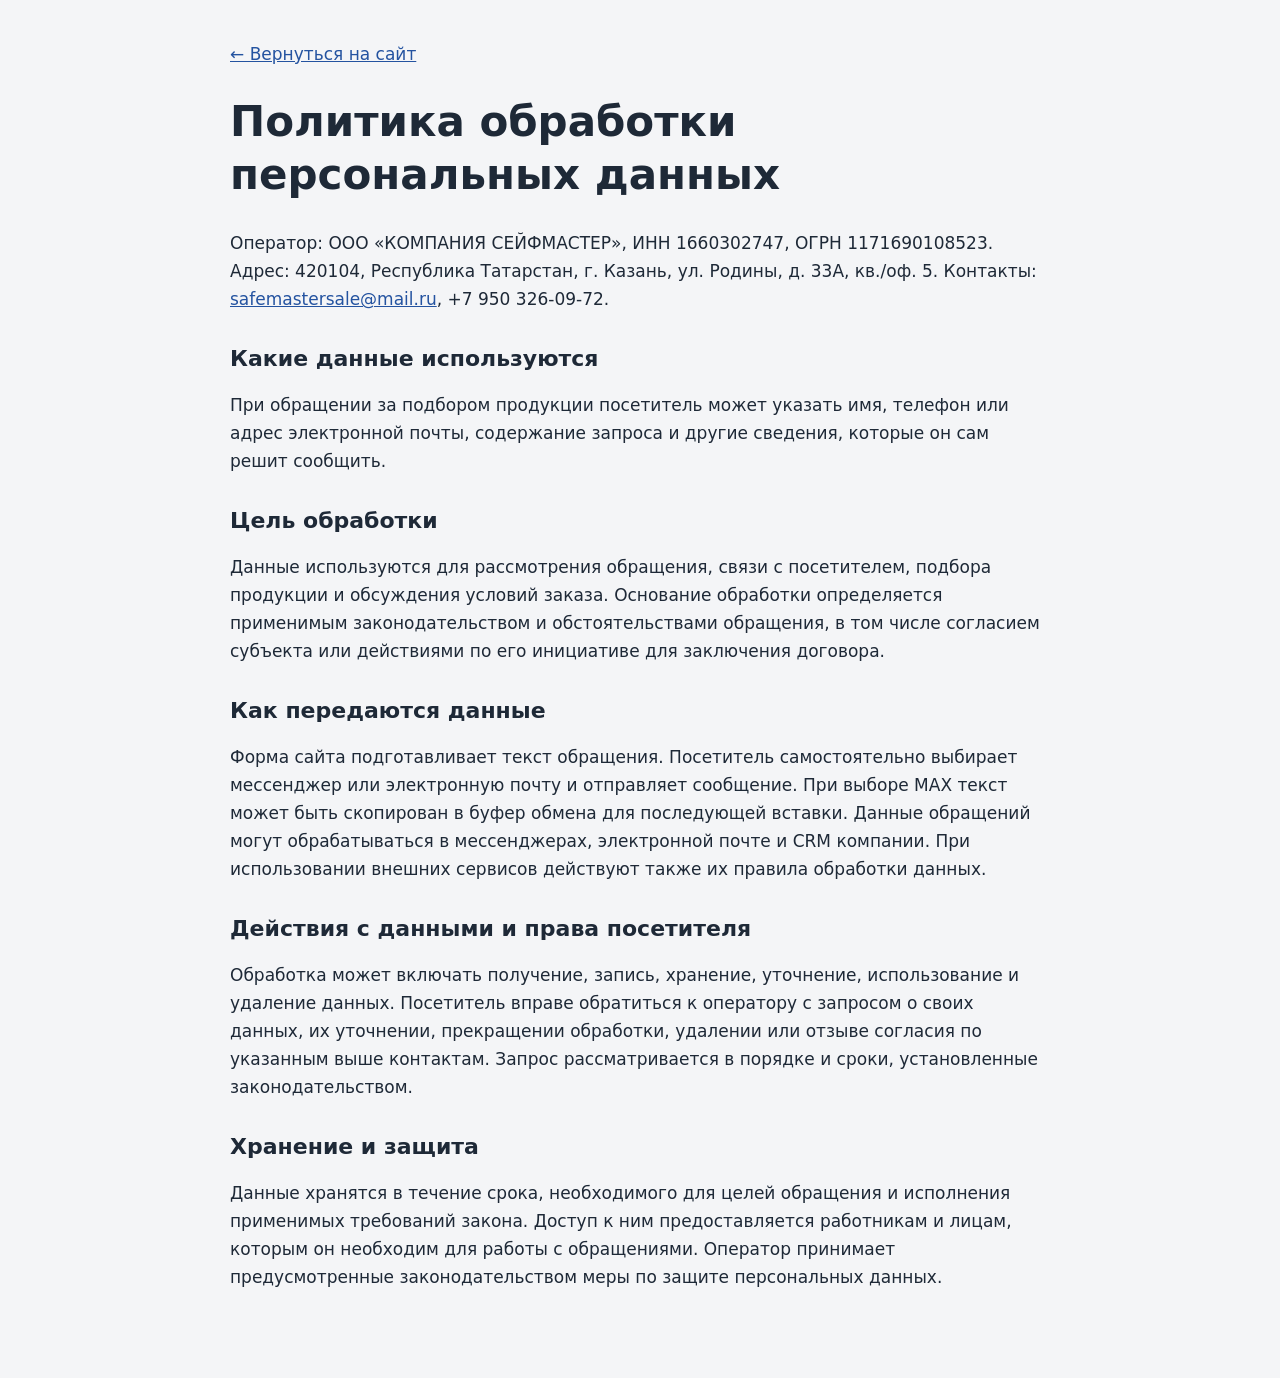
==== privacy.html @ 51091e27 "Add personal data policy" ====
<!doctype html><html lang="ru"><head><meta charset="utf-8"><meta name="viewport" content="width=device-width,initial-scale=1"><title>Политика обработки персональных данных — Сейфмастер</title><style>body{margin:0;background:#f4f5f7;color:#1e2937;font:17px/1.65 system-ui,sans-serif}main{max-width:820px;margin:0 auto;padding:40px 22px 70px}a{color:#2453a0}h1,h2{line-height:1.25}h1{font-size:clamp(28px,5vw,42px)}h2{font-size:22px;margin-top:32px}</style></head><body><main><a href="./">← Вернуться на сайт</a><h1>Политика обработки персональных данных</h1><p>Оператор: ООО «КОМПАНИЯ СЕЙФМАСТЕР», ИНН 1660302747, ОГРН 1171690108523. Адрес: 420104, Республика Татарстан, г. Казань, ул. Родины, д. 33А, кв./оф. 5. Контакты: <a href="mailto:safemastersale@mail.ru">safemastersale@mail.ru</a>, +7 950 326-09-72.</p><h2>Какие данные используются</h2><p>При обращении за подбором продукции посетитель может указать имя, телефон или адрес электронной почты, содержание запроса и другие сведения, которые он сам решит сообщить.</p><h2>Цель обработки</h2><p>Данные используются для рассмотрения обращения, связи с посетителем, подбора продукции и обсуждения условий заказа. Основание обработки определяется применимым законодательством и обстоятельствами обращения, в том числе согласием субъекта или действиями по его инициативе для заключения договора.</p><h2>Как передаются данные</h2><p>Форма сайта подготавливает текст обращения. Посетитель самостоятельно выбирает мессенджер или электронную почту и отправляет сообщение. При выборе MAX текст может быть скопирован в буфер обмена для последующей вставки. Данные обращений могут обрабатываться в мессенджерах, электронной почте и CRM компании. При использовании внешних сервисов действуют также их правила обработки данных.</p><h2>Действия с данными и права посетителя</h2><p>Обработка может включать получение, запись, хранение, уточнение, использование и удаление данных. Посетитель вправе обратиться к оператору с запросом о своих данных, их уточнении, прекращении обработки, удалении или отзыве согласия по указанным выше контактам. Запрос рассматривается в порядке и сроки, установленные законодательством.</p><h2>Хранение и защита</h2><p>Данные хранятся в течение срока, необходимого для целей обращения и исполнения применимых требований закона. Доступ к ним предоставляется работникам и лицам, которым он необходим для работы с обращениями. Оператор принимает предусмотренные законодательством меры по защите персональных данных.</p></main></body></html>
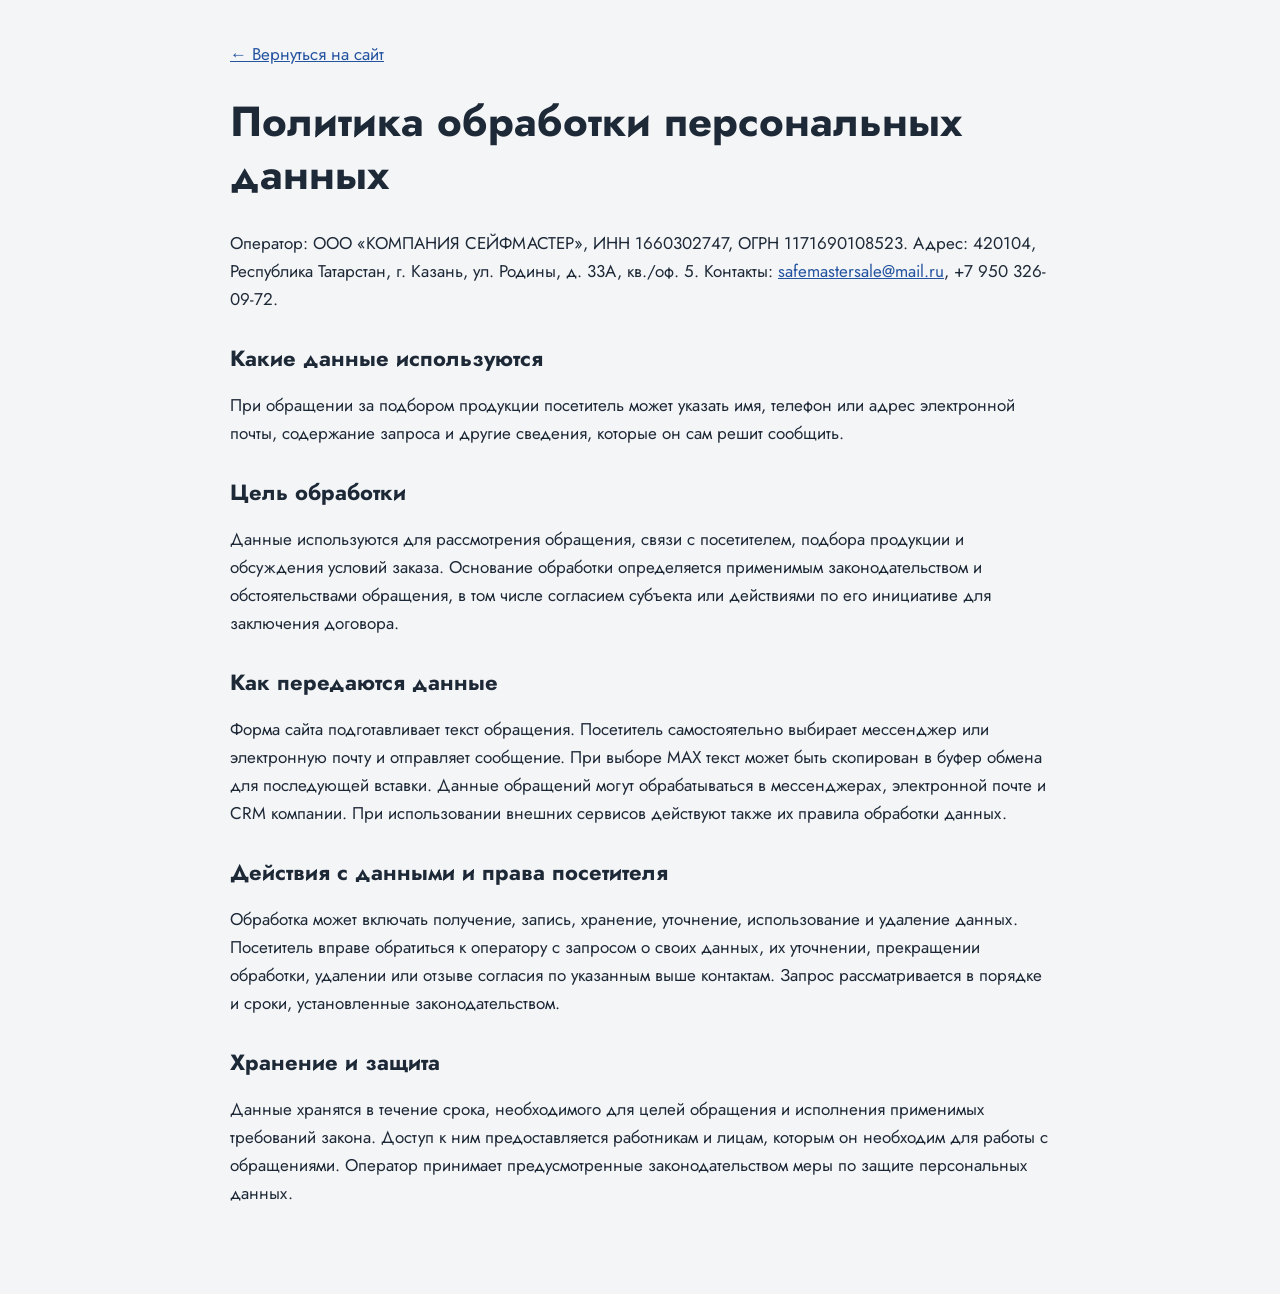
==== commit b84ea2dc: "Use Jost on privacy page" ====
--- a/privacy.html
+++ b/privacy.html
@@ -1 +1 @@
-<!doctype html><html lang="ru"><head><meta charset="utf-8"><meta name="viewport" content="width=device-width,initial-scale=1"><title>Политика обработки персональных данных — Сейфмастер</title><style>body{margin:0;background:#f4f5f7;color:#1e2937;font:17px/1.65 system-ui,sans-serif}main{max-width:820px;margin:0 auto;padding:40px 22px 70px}a{color:#2453a0}h1,h2{line-height:1.25}h1{font-size:clamp(28px,5vw,42px)}h2{font-size:22px;margin-top:32px}</style></head><body><main><a href="./">← Вернуться на сайт</a><h1>Политика обработки персональных данных</h1><p>Оператор: ООО «КОМПАНИЯ СЕЙФМАСТЕР», ИНН 1660302747, ОГРН 1171690108523. Адрес: 420104, Республика Татарстан, г. Казань, ул. Родины, д. 33А, кв./оф. 5. Контакты: <a href="mailto:safemastersale@mail.ru">safemastersale@mail.ru</a>, +7 950 326-09-72.</p><h2>Какие данные используются</h2><p>При обращении за подбором продукции посетитель может указать имя, телефон или адрес электронной почты, содержание запроса и другие сведения, которые он сам решит сообщить.</p><h2>Цель обработки</h2><p>Данные используются для рассмотрения обращения, связи с посетителем, подбора продукции и обсуждения условий заказа. Основание обработки определяется применимым законодательством и обстоятельствами обращения, в том числе согласием субъекта или действиями по его инициативе для заключения договора.</p><h2>Как передаются данные</h2><p>Форма сайта подготавливает текст обращения. Посетитель самостоятельно выбирает мессенджер или электронную почту и отправляет сообщение. При выборе MAX текст может быть скопирован в буфер обмена для последующей вставки. Данные обращений могут обрабатываться в мессенджерах, электронной почте и CRM компании. При использовании внешних сервисов действуют также их правила обработки данных.</p><h2>Действия с данными и права посетителя</h2><p>Обработка может включать получение, запись, хранение, уточнение, использование и удаление данных. Посетитель вправе обратиться к оператору с запросом о своих данных, их уточнении, прекращении обработки, удалении или отзыве согласия по указанным выше контактам. Запрос рассматривается в порядке и сроки, установленные законодательством.</p><h2>Хранение и защита</h2><p>Данные хранятся в течение срока, необходимого для целей обращения и исполнения применимых требований закона. Доступ к ним предоставляется работникам и лицам, которым он необходим для работы с обращениями. Оператор принимает предусмотренные законодательством меры по защите персональных данных.</p></main></body></html>+<!doctype html><html lang="ru"><head><meta charset="utf-8"><meta name="viewport" content="width=device-width,initial-scale=1"><title>Политика обработки персональных данных — Сейфмастер</title><style>@import url('https://fonts.googleapis.com/css2?family=Jost:wght@400;500;600;700;800&display=swap');body{margin:0;background:#f4f5f7;color:#1e2937;font:17px/1.65 'Jost',Arial,sans-serif}main{max-width:820px;margin:0 auto;padding:40px 22px 70px}a{color:#2453a0}h1,h2{line-height:1.25}h1{font-size:clamp(28px,5vw,42px)}h2{font-size:22px;margin-top:32px}</style></head><body><main><a href="./">← Вернуться на сайт</a><h1>Политика обработки персональных данных</h1><p>Оператор: ООО «КОМПАНИЯ СЕЙФМАСТЕР», ИНН 1660302747, ОГРН 1171690108523. Адрес: 420104, Республика Татарстан, г. Казань, ул. Родины, д. 33А, кв./оф. 5. Контакты: <a href="mailto:safemastersale@mail.ru">safemastersale@mail.ru</a>, +7 950 326-09-72.</p><h2>Какие данные используются</h2><p>При обращении за подбором продукции посетитель может указать имя, телефон или адрес электронной почты, содержание запроса и другие сведения, которые он сам решит сообщить.</p><h2>Цель обработки</h2><p>Данные используются для рассмотрения обращения, связи с посетителем, подбора продукции и обсуждения условий заказа. Основание обработки определяется применимым законодательством и обстоятельствами обращения, в том числе согласием субъекта или действиями по его инициативе для заключения договора.</p><h2>Как передаются данные</h2><p>Форма сайта подготавливает текст обращения. Посетитель самостоятельно выбирает мессенджер или электронную почту и отправляет сообщение. При выборе MAX текст может быть скопирован в буфер обмена для последующей вставки. Данные обращений могут обрабатываться в мессенджерах, электронной почте и CRM компании. При использовании внешних сервисов действуют также их правила обработки данных.</p><h2>Действия с данными и права посетителя</h2><p>Обработка может включать получение, запись, хранение, уточнение, использование и удаление данных. Посетитель вправе обратиться к оператору с запросом о своих данных, их уточнении, прекращении обработки, удалении или отзыве согласия по указанным выше контактам. Запрос рассматривается в порядке и сроки, установленные законодательством.</p><h2>Хранение и защита</h2><p>Данные хранятся в течение срока, необходимого для целей обращения и исполнения применимых требований закона. Доступ к ним предоставляется работникам и лицам, которым он необходим для работы с обращениями. Оператор принимает предусмотренные законодательством меры по защите персональных данных.</p></main></body></html>
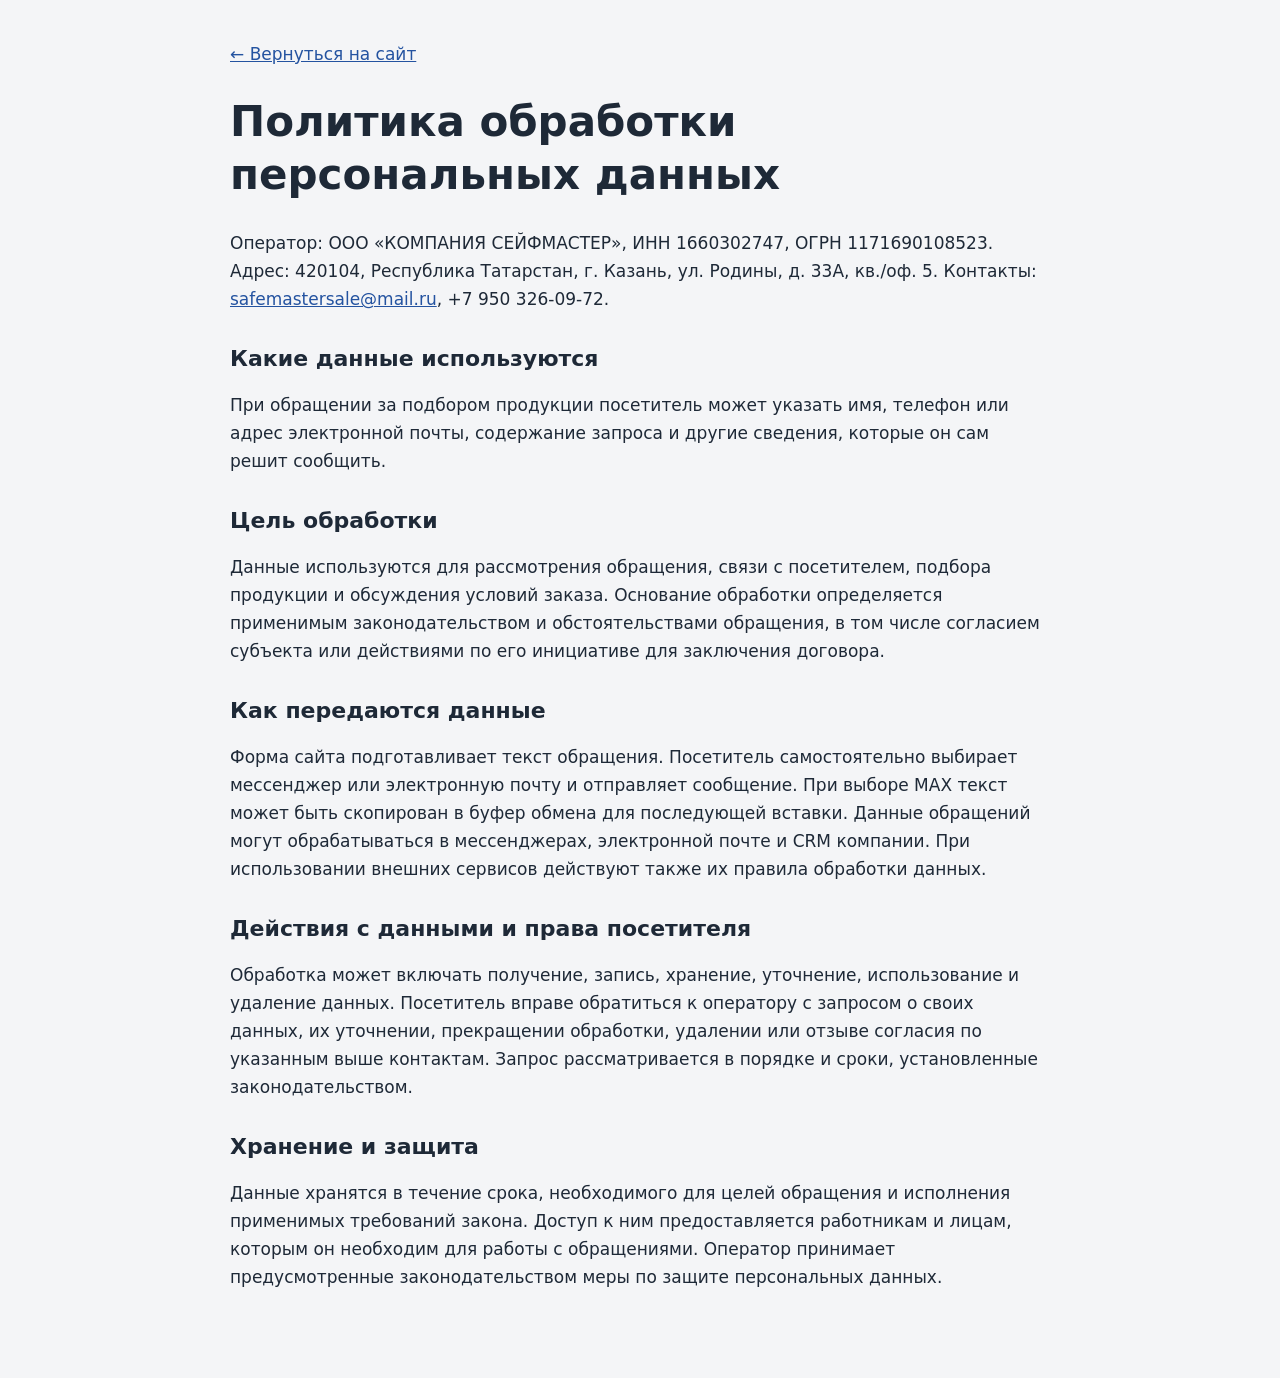
==== commit 6b273970: "Restore privacy page typography" ====
--- a/privacy.html
+++ b/privacy.html
@@ -1 +1 @@
-<!doctype html><html lang="ru"><head><meta charset="utf-8"><meta name="viewport" content="width=device-width,initial-scale=1"><title>Политика обработки персональных данных — Сейфмастер</title><style>@import url('https://fonts.googleapis.com/css2?family=Jost:wght@400;500;600;700;800&display=swap');body{margin:0;background:#f4f5f7;color:#1e2937;font:17px/1.65 'Jost',Arial,sans-serif}main{max-width:820px;margin:0 auto;padding:40px 22px 70px}a{color:#2453a0}h1,h2{line-height:1.25}h1{font-size:clamp(28px,5vw,42px)}h2{font-size:22px;margin-top:32px}</style></head><body><main><a href="./">← Вернуться на сайт</a><h1>Политика обработки персональных данных</h1><p>Оператор: ООО «КОМПАНИЯ СЕЙФМАСТЕР», ИНН 1660302747, ОГРН 1171690108523. Адрес: 420104, Республика Татарстан, г. Казань, ул. Родины, д. 33А, кв./оф. 5. Контакты: <a href="mailto:safemastersale@mail.ru">safemastersale@mail.ru</a>, +7 950 326-09-72.</p><h2>Какие данные используются</h2><p>При обращении за подбором продукции посетитель может указать имя, телефон или адрес электронной почты, содержание запроса и другие сведения, которые он сам решит сообщить.</p><h2>Цель обработки</h2><p>Данные используются для рассмотрения обращения, связи с посетителем, подбора продукции и обсуждения условий заказа. Основание обработки определяется применимым законодательством и обстоятельствами обращения, в том числе согласием субъекта или действиями по его инициативе для заключения договора.</p><h2>Как передаются данные</h2><p>Форма сайта подготавливает текст обращения. Посетитель самостоятельно выбирает мессенджер или электронную почту и отправляет сообщение. При выборе MAX текст может быть скопирован в буфер обмена для последующей вставки. Данные обращений могут обрабатываться в мессенджерах, электронной почте и CRM компании. При использовании внешних сервисов действуют также их правила обработки данных.</p><h2>Действия с данными и права посетителя</h2><p>Обработка может включать получение, запись, хранение, уточнение, использование и удаление данных. Посетитель вправе обратиться к оператору с запросом о своих данных, их уточнении, прекращении обработки, удалении или отзыве согласия по указанным выше контактам. Запрос рассматривается в порядке и сроки, установленные законодательством.</p><h2>Хранение и защита</h2><p>Данные хранятся в течение срока, необходимого для целей обращения и исполнения применимых требований закона. Доступ к ним предоставляется работникам и лицам, которым он необходим для работы с обращениями. Оператор принимает предусмотренные законодательством меры по защите персональных данных.</p></main></body></html>+<!doctype html><html lang="ru"><head><meta charset="utf-8"><meta name="viewport" content="width=device-width,initial-scale=1"><title>Политика обработки персональных данных — Сейфмастер</title><style>body{margin:0;background:#f4f5f7;color:#1e2937;font:17px/1.65 system-ui,sans-serif}main{max-width:820px;margin:0 auto;padding:40px 22px 70px}a{color:#2453a0}h1,h2{line-height:1.25}h1{font-size:clamp(28px,5vw,42px)}h2{font-size:22px;margin-top:32px}</style></head><body><main><a href="./">← Вернуться на сайт</a><h1>Политика обработки персональных данных</h1><p>Оператор: ООО «КОМПАНИЯ СЕЙФМАСТЕР», ИНН 1660302747, ОГРН 1171690108523. Адрес: 420104, Республика Татарстан, г. Казань, ул. Родины, д. 33А, кв./оф. 5. Контакты: <a href="mailto:safemastersale@mail.ru">safemastersale@mail.ru</a>, +7 950 326-09-72.</p><h2>Какие данные используются</h2><p>При обращении за подбором продукции посетитель может указать имя, телефон или адрес электронной почты, содержание запроса и другие сведения, которые он сам решит сообщить.</p><h2>Цель обработки</h2><p>Данные используются для рассмотрения обращения, связи с посетителем, подбора продукции и обсуждения условий заказа. Основание обработки определяется применимым законодательством и обстоятельствами обращения, в том числе согласием субъекта или действиями по его инициативе для заключения договора.</p><h2>Как передаются данные</h2><p>Форма сайта подготавливает текст обращения. Посетитель самостоятельно выбирает мессенджер или электронную почту и отправляет сообщение. При выборе MAX текст может быть скопирован в буфер обмена для последующей вставки. Данные обращений могут обрабатываться в мессенджерах, электронной почте и CRM компании. При использовании внешних сервисов действуют также их правила обработки данных.</p><h2>Действия с данными и права посетителя</h2><p>Обработка может включать получение, запись, хранение, уточнение, использование и удаление данных. Посетитель вправе обратиться к оператору с запросом о своих данных, их уточнении, прекращении обработки, удалении или отзыве согласия по указанным выше контактам. Запрос рассматривается в порядке и сроки, установленные законодательством.</p><h2>Хранение и защита</h2><p>Данные хранятся в течение срока, необходимого для целей обращения и исполнения применимых требований закона. Доступ к ним предоставляется работникам и лицам, которым он необходим для работы с обращениями. Оператор принимает предусмотренные законодательством меры по защите персональных данных.</p></main></body></html>
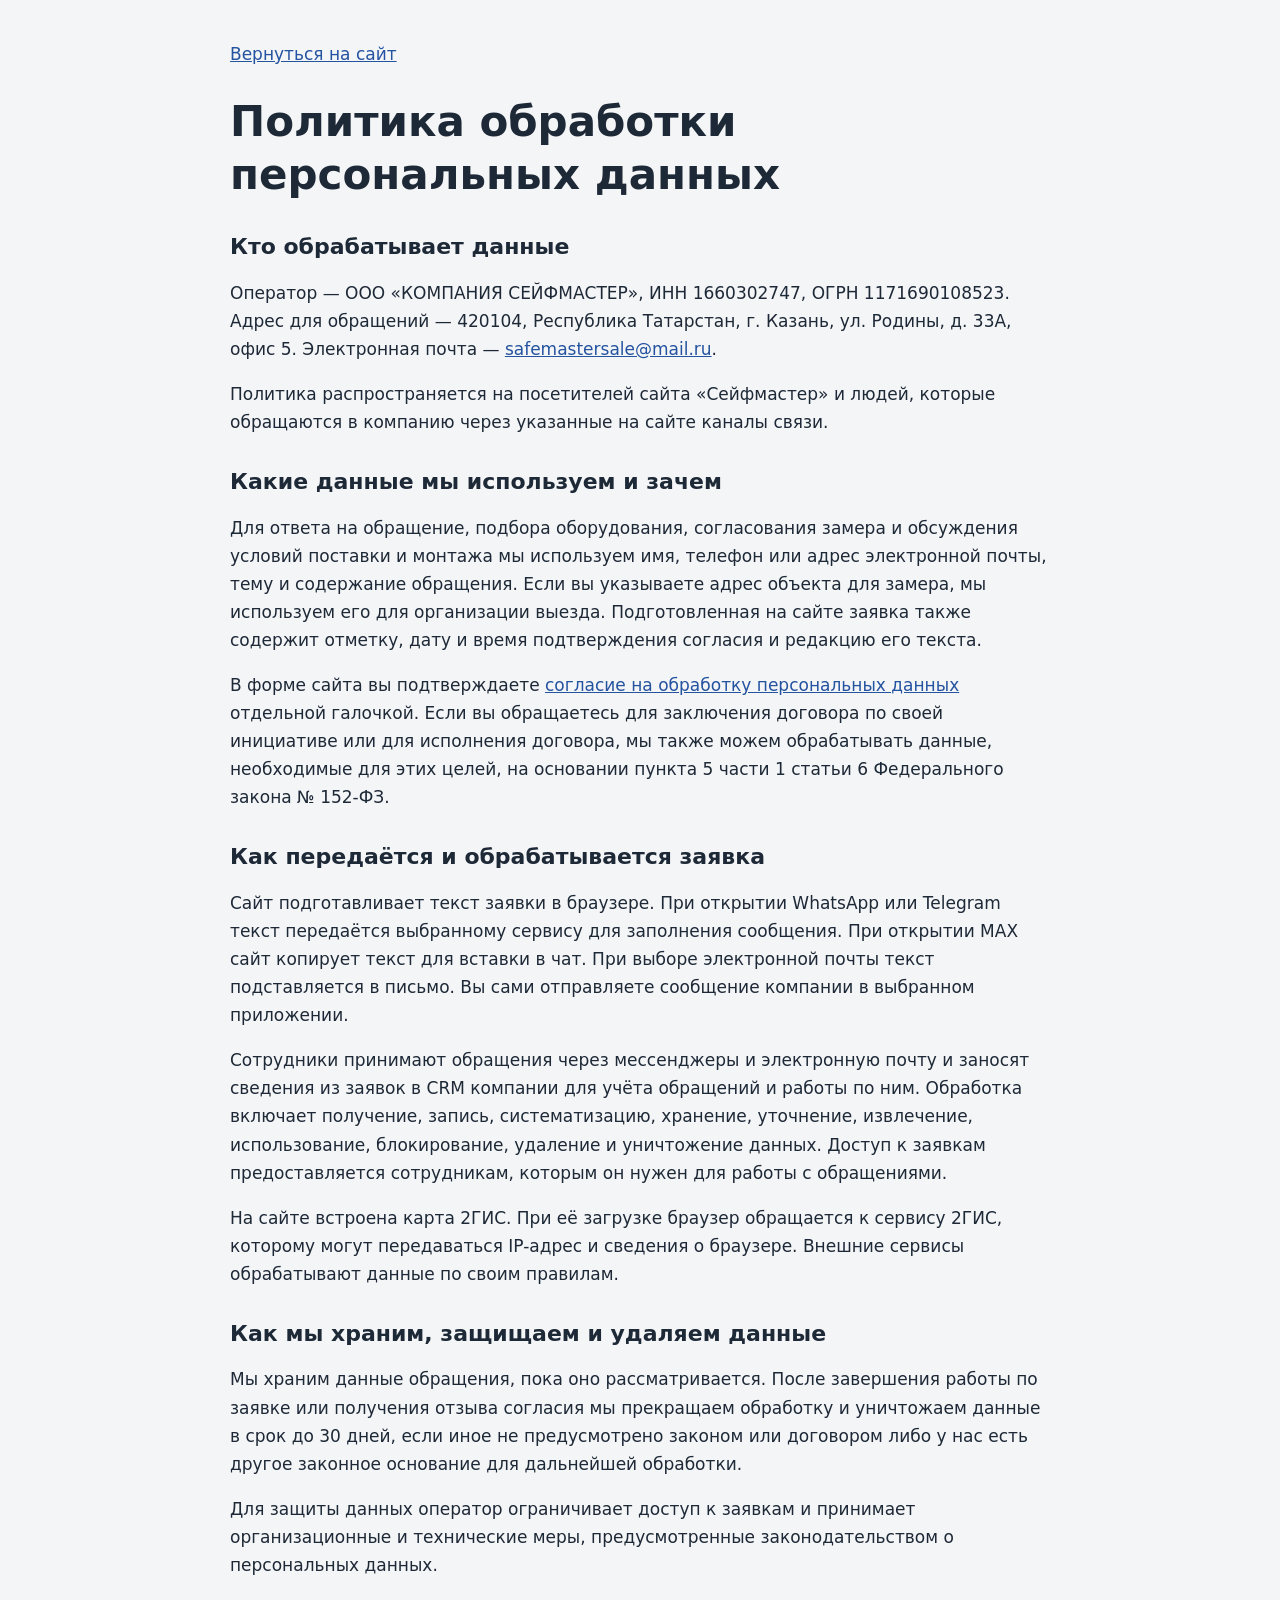
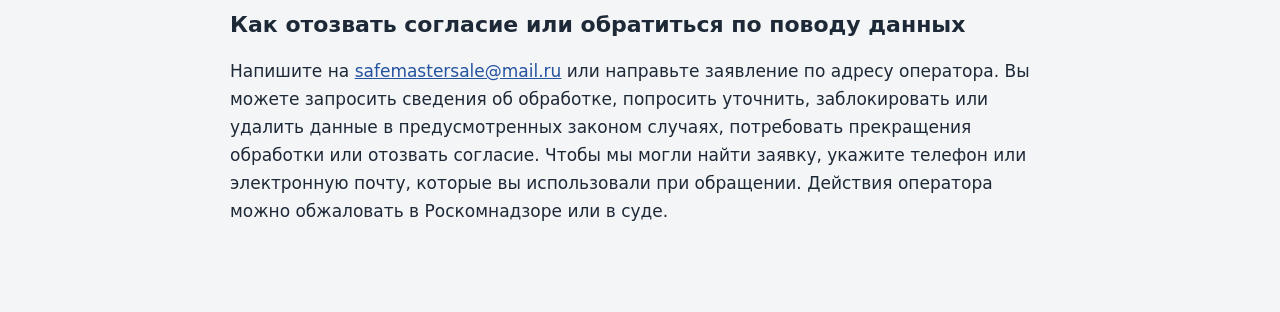
==== commit ad21ed6b: "Update privacy policy to reflect request handling and CRM" ====
--- a/privacy.html
+++ b/privacy.html
@@ -1 +1,35 @@
-<!doctype html><html lang="ru"><head><meta charset="utf-8"><meta name="viewport" content="width=device-width,initial-scale=1"><title>Политика обработки персональных данных — Сейфмастер</title><style>body{margin:0;background:#f4f5f7;color:#1e2937;font:17px/1.65 system-ui,sans-serif}main{max-width:820px;margin:0 auto;padding:40px 22px 70px}a{color:#2453a0}h1,h2{line-height:1.25}h1{font-size:clamp(28px,5vw,42px)}h2{font-size:22px;margin-top:32px}</style></head><body><main><a href="./">← Вернуться на сайт</a><h1>Политика обработки персональных данных</h1><p>Оператор: ООО «КОМПАНИЯ СЕЙФМАСТЕР», ИНН 1660302747, ОГРН 1171690108523. Адрес: 420104, Республика Татарстан, г. Казань, ул. Родины, д. 33А, кв./оф. 5. Контакты: <a href="mailto:safemastersale@mail.ru">safemastersale@mail.ru</a>, +7 950 326-09-72.</p><h2>Какие данные используются</h2><p>При обращении за подбором продукции посетитель может указать имя, телефон или адрес электронной почты, содержание запроса и другие сведения, которые он сам решит сообщить.</p><h2>Цель обработки</h2><p>Данные используются для рассмотрения обращения, связи с посетителем, подбора продукции и обсуждения условий заказа. Основание обработки определяется применимым законодательством и обстоятельствами обращения, в том числе согласием субъекта или действиями по его инициативе для заключения договора.</p><h2>Как передаются данные</h2><p>Форма сайта подготавливает текст обращения. Посетитель самостоятельно выбирает мессенджер или электронную почту и отправляет сообщение. При выборе MAX текст может быть скопирован в буфер обмена для последующей вставки. Данные обращений могут обрабатываться в мессенджерах, электронной почте и CRM компании. При использовании внешних сервисов действуют также их правила обработки данных.</p><h2>Действия с данными и права посетителя</h2><p>Обработка может включать получение, запись, хранение, уточнение, использование и удаление данных. Посетитель вправе обратиться к оператору с запросом о своих данных, их уточнении, прекращении обработки, удалении или отзыве согласия по указанным выше контактам. Запрос рассматривается в порядке и сроки, установленные законодательством.</p><h2>Хранение и защита</h2><p>Данные хранятся в течение срока, необходимого для целей обращения и исполнения применимых требований закона. Доступ к ним предоставляется работникам и лицам, которым он необходим для работы с обращениями. Оператор принимает предусмотренные законодательством меры по защите персональных данных.</p></main></body></html>+<!doctype html>
+<html lang="ru">
+<head>
+  <meta charset="utf-8">
+  <meta name="viewport" content="width=device-width, initial-scale=1">
+  <title>Политика обработки персональных данных — Сейфмастер</title>
+  <style>body{margin:0;background:#f4f5f7;color:#1e2937;font:17px/1.65 system-ui,sans-serif}main{max-width:820px;margin:0 auto;padding:40px 22px 70px}a{color:#2453a0}h1,h2{line-height:1.25}h1{font-size:clamp(28px,5vw,42px)}h2{font-size:22px;margin-top:32px}</style>
+</head>
+<body>
+  <main>
+    <a href="./">Вернуться на сайт</a>
+    <h1>Политика обработки персональных данных</h1>
+
+    <h2>Кто обрабатывает данные</h2>
+    <p>Оператор — ООО «КОМПАНИЯ СЕЙФМАСТЕР», ИНН 1660302747, ОГРН 1171690108523. Адрес для обращений — 420104, Республика Татарстан, г. Казань, ул. Родины, д. 33А, офис 5. Электронная почта — <a href="mailto:safemastersale@mail.ru">safemastersale@mail.ru</a>.</p>
+    <p>Политика распространяется на посетителей сайта «Сейфмастер» и людей, которые обращаются в компанию через указанные на сайте каналы связи.</p>
+
+    <h2>Какие данные мы используем и зачем</h2>
+    <p>Для ответа на обращение, подбора оборудования, согласования замера и обсуждения условий поставки и монтажа мы используем имя, телефон или адрес электронной почты, тему и содержание обращения. Если вы указываете адрес объекта для замера, мы используем его для организации выезда. Подготовленная на сайте заявка также содержит отметку, дату и время подтверждения согласия и редакцию его текста.</p>
+    <p>В форме сайта вы подтверждаете <a href="consent.html">согласие на обработку персональных данных</a> отдельной галочкой. Если вы обращаетесь для заключения договора по своей инициативе или для исполнения договора, мы также можем обрабатывать данные, необходимые для этих целей, на основании пункта 5 части 1 статьи 6 Федерального закона № 152‑ФЗ.</p>
+
+    <h2>Как передаётся и обрабатывается заявка</h2>
+    <p>Сайт подготавливает текст заявки в браузере. При открытии WhatsApp или Telegram текст передаётся выбранному сервису для заполнения сообщения. При открытии MAX сайт копирует текст для вставки в чат. При выборе электронной почты текст подставляется в письмо. Вы сами отправляете сообщение компании в выбранном приложении.</p>
+    <p>Сотрудники принимают обращения через мессенджеры и электронную почту и заносят сведения из заявок в CRM компании для учёта обращений и работы по ним. Обработка включает получение, запись, систематизацию, хранение, уточнение, извлечение, использование, блокирование, удаление и уничтожение данных. Доступ к заявкам предоставляется сотрудникам, которым он нужен для работы с обращениями.</p>
+    <p>На сайте встроена карта 2ГИС. При её загрузке браузер обращается к сервису 2ГИС, которому могут передаваться IP-адрес и сведения о браузере. Внешние сервисы обрабатывают данные по своим правилам.</p>
+
+    <h2>Как мы храним, защищаем и удаляем данные</h2>
+    <p>Мы храним данные обращения, пока оно рассматривается. После завершения работы по заявке или получения отзыва согласия мы прекращаем обработку и уничтожаем данные в срок до 30 дней, если иное не предусмотрено законом или договором либо у нас есть другое законное основание для дальнейшей обработки.</p>
+    <p>Для защиты данных оператор ограничивает доступ к заявкам и принимает организационные и технические меры, предусмотренные законодательством о персональных данных.</p>
+
+    <h2>Как отозвать согласие или обратиться по поводу данных</h2>
+    <p>Напишите на <a href="mailto:safemastersale@mail.ru">safemastersale@mail.ru</a> или направьте заявление по адресу оператора. Вы можете запросить сведения об обработке, попросить уточнить, заблокировать или удалить данные в предусмотренных законом случаях, потребовать прекращения обработки или отозвать согласие. Чтобы мы могли найти заявку, укажите телефон или электронную почту, которые вы использовали при обращении. Действия оператора можно обжаловать в Роскомнадзоре или в суде.</p>
+  </main>
+</body>
+</html>
